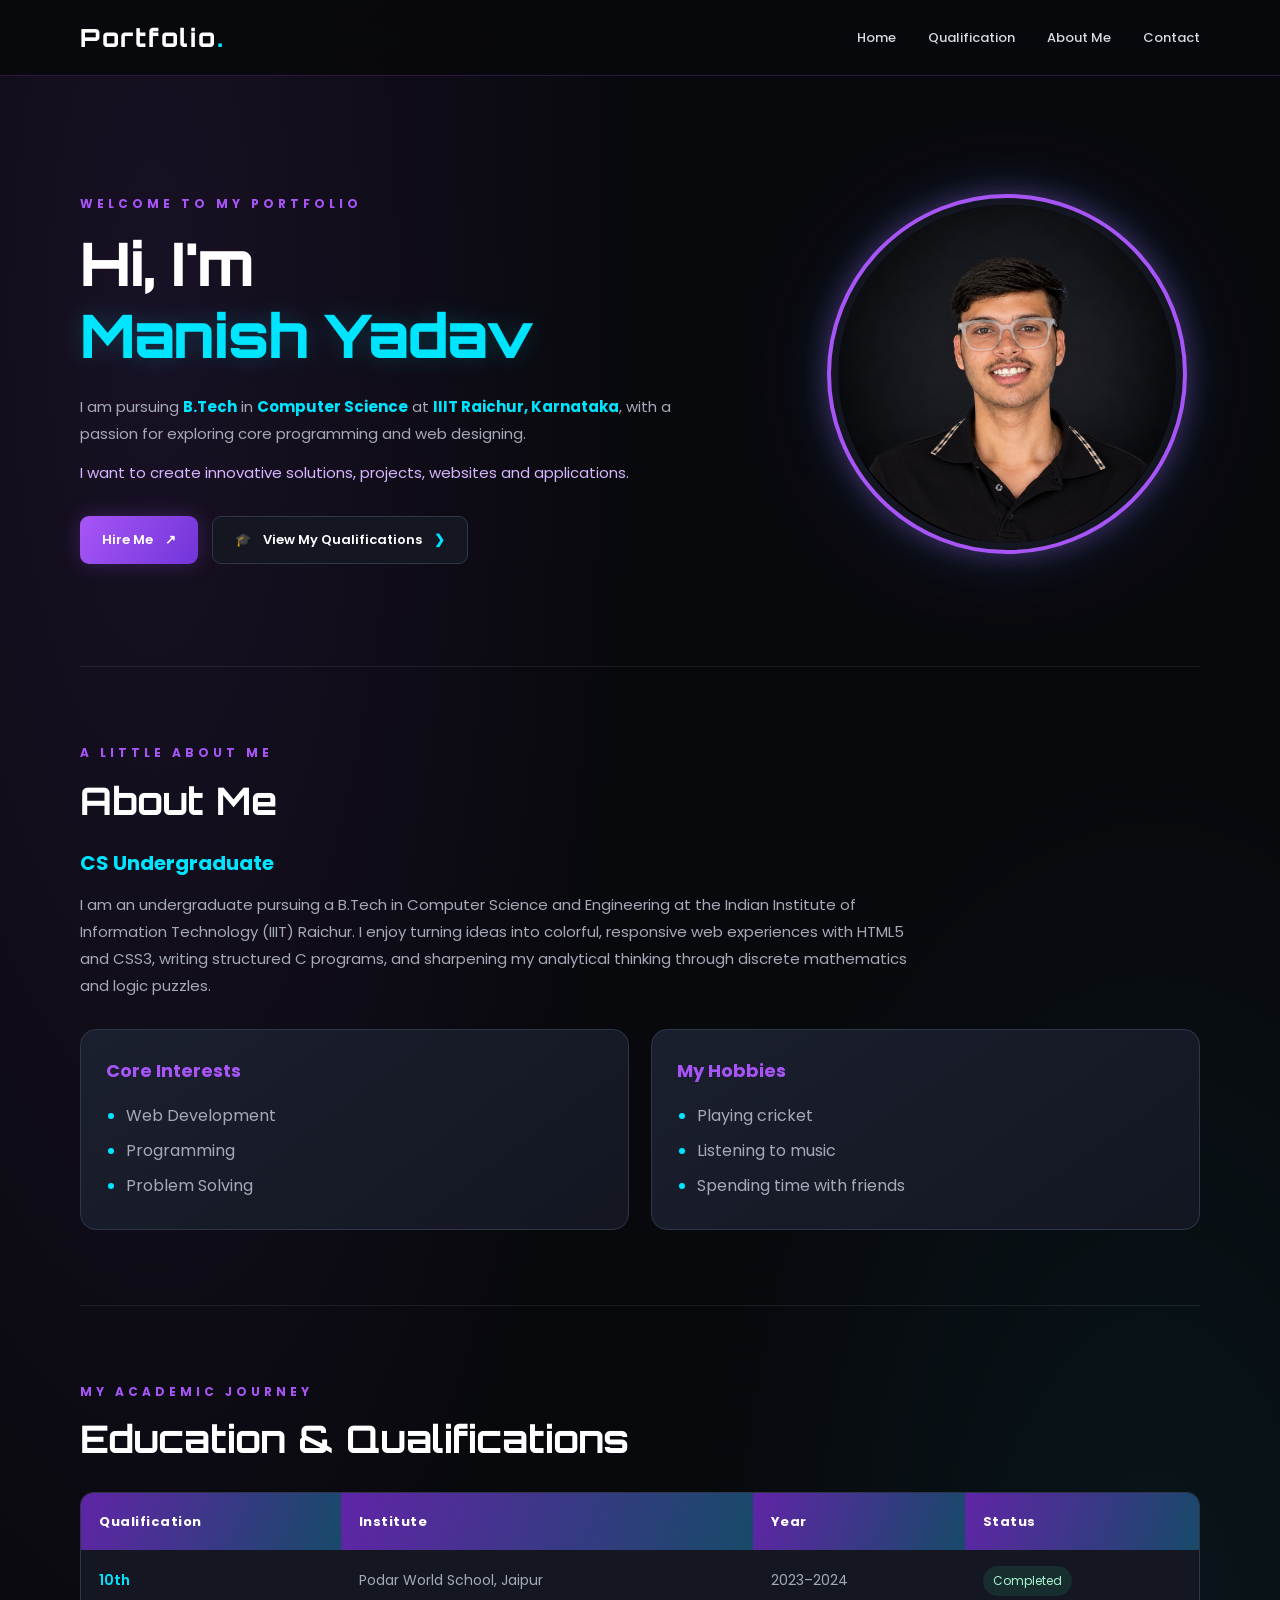
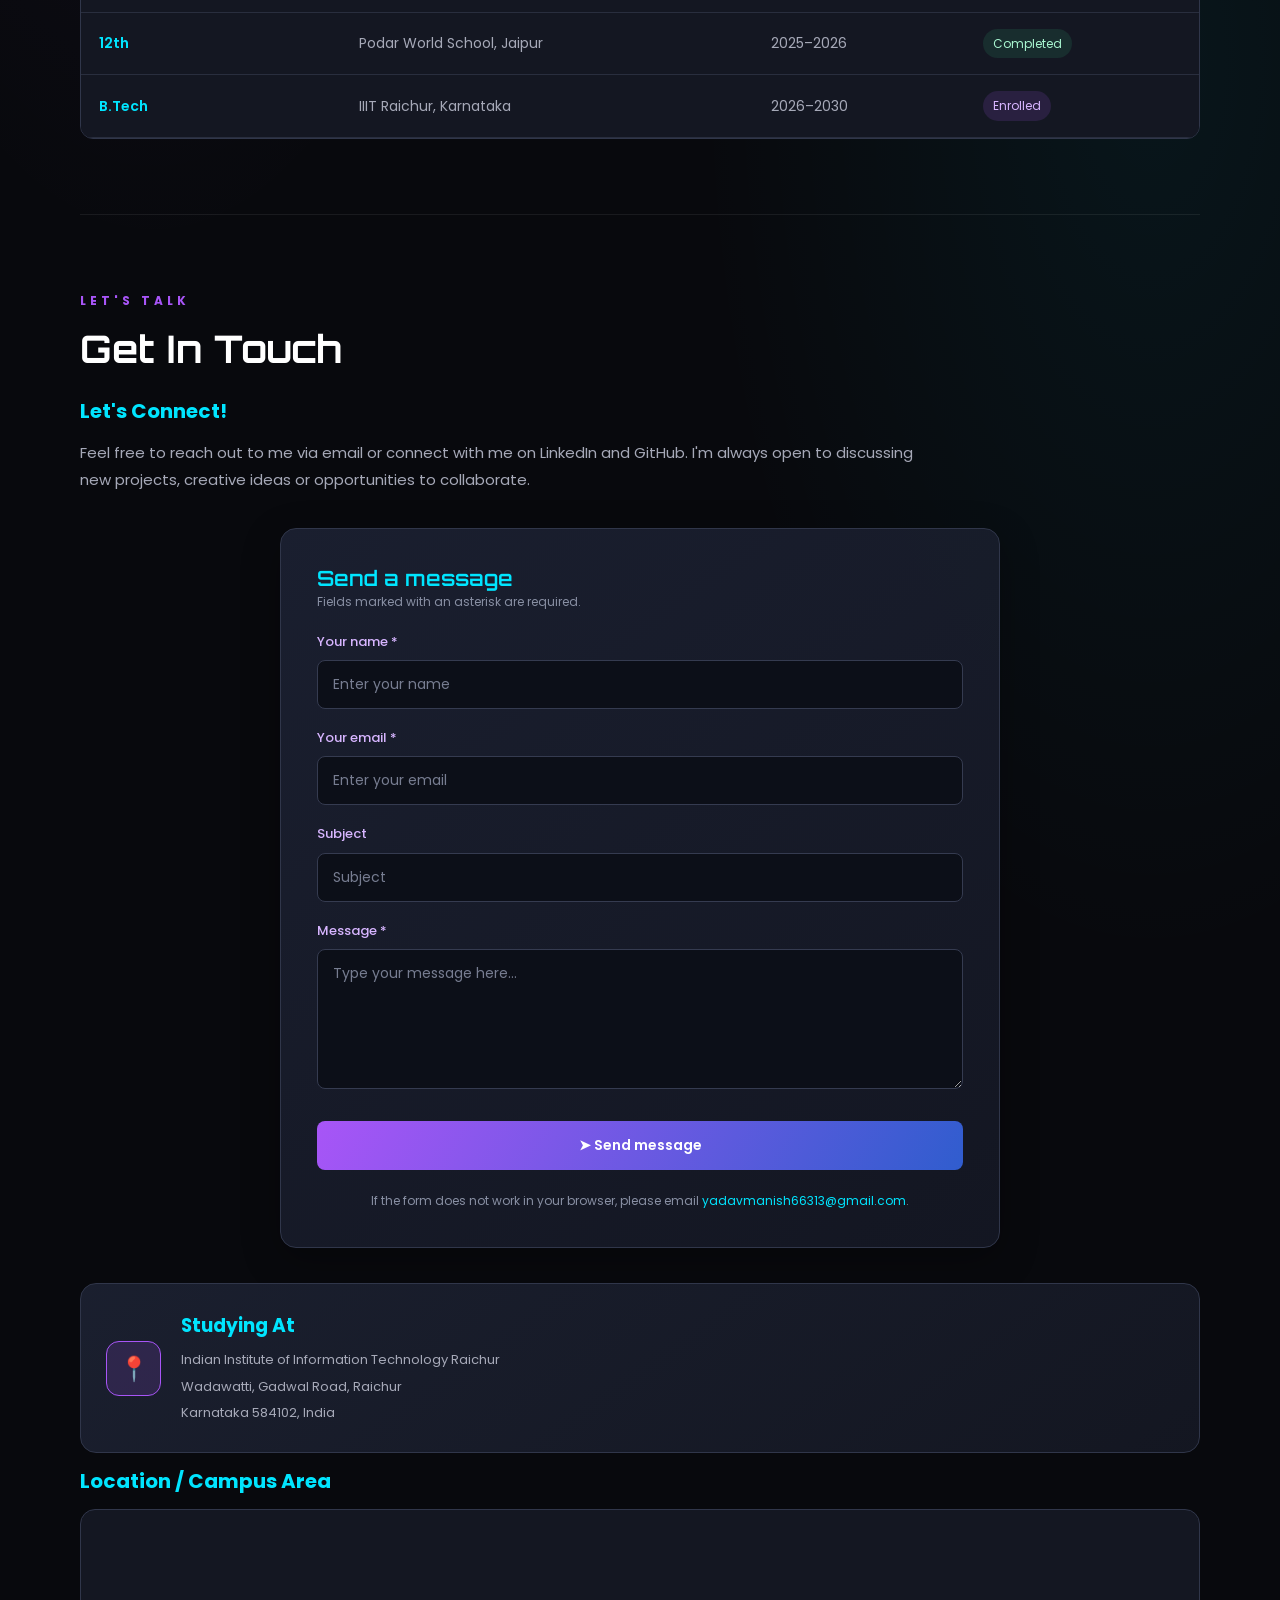
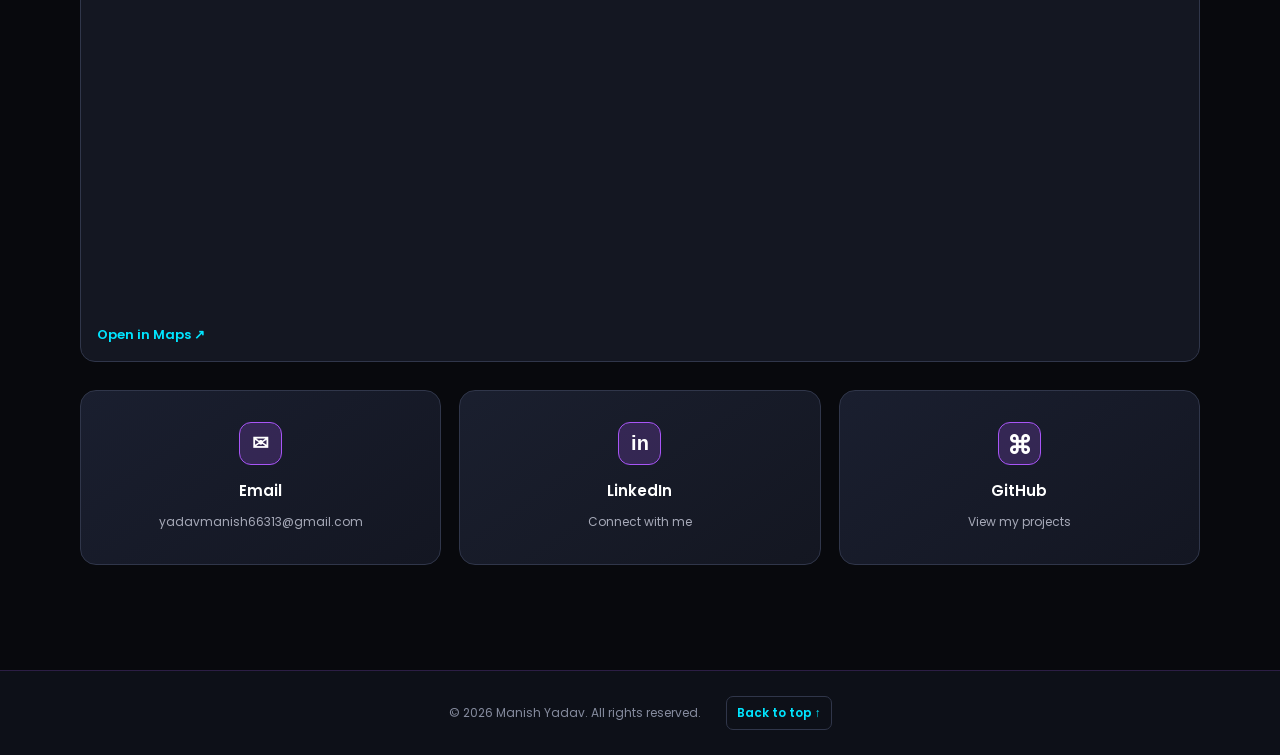
==== index.html @ 9792d0cb "Rename myportfolio.html to index.html" ====
<!DOCTYPE html>
<html lang="en">
<head>
    <meta charset="UTF-8">
    <meta name="viewport" content="width=device-width, initial-scale=1.0">
    <meta name="theme-color" content="#08090D">
    <title>Manish Yadav | Portfolio</title>
    <link rel="stylesheet" href="myportfolio.css">
</head>
<body>
    <!-- A dedicated top anchor makes both Home links return to the true page top. -->
    <div id="page-top"></div>

    <header class="site-header">
        <a class="brand" href="#page-top">Portfolio<span>.</span></a>
        <nav class="navbar" aria-label="Main navigation">
            <a href="#page-top">Home</a>
            <a href="#qualifications">Qualification</a>
            <a href="#about">About Me</a>
            <a href="#contact">Contact</a>
        </nav>
    </header>

    <main>
        <section class="hero-section">
            <div class="hero-copy">
                <p class="eyebrow">WELCOME TO MY PORTFOLIO</p>
                <h1>Hi, I'm <span>Manish Yadav</span></h1>
                <p>I am pursuing <b>B.Tech</b> in <b>Computer Science</b> at <b>IIIT Raichur, Karnataka</b>, with a passion for exploring core programming and web designing.</p>
                <p class="hero-note">I want to create innovative solutions, projects, websites and applications.</p>
                <div class="hero-actions">
                    <a href="#contact" class="hire-btn">Hire Me <span>↗</span></a>
                    <a href="#qualifications" class="qualification-btn"><span>🎓</span> View My Qualifications <span class="arrow">❯</span></a>
                </div>
            </div>
            <div class="hero-image-wrap">
                <img src="my img.png" alt="Portrait of Manish Yadav" class="profile-image">
                <span class="image-glow" aria-hidden="true"></span>
            </div>
        </section>

        <section class="page-section about-section" id="about">
            <p class="eyebrow">A LITTLE ABOUT ME</p>
            <h2>About Me</h2>
            <h3>CS Undergraduate</h3>
            <p>I am an undergraduate pursuing a B.Tech in Computer Science and Engineering at the Indian Institute of Information Technology (IIIT) Raichur. I enjoy turning ideas into colorful, responsive web experiences with HTML5 and CSS3, writing structured C programs, and sharpening my analytical thinking through discrete mathematics and logic puzzles.</p>
            <div class="about-grid">
                <article class="mini-card">
                    <h3>Core Interests</h3>
                    <ul class="interest-list">
                        <li>Web Development</li>
                        <li>Programming</li>
                        <li>Problem Solving</li>
                    </ul>
                </article>
                <article class="mini-card">
                    <h3>My Hobbies</h3>
                    <ul class="interest-list">
                        <li>Playing cricket</li>
                        <li>Listening to music</li>
                        <li>Spending time with friends</li>
                    </ul>
                </article>
            </div>
        </section>

        <section class="page-section" id="qualifications">
            <p class="eyebrow">MY ACADEMIC JOURNEY</p>
            <h2>Education &amp; Qualifications</h2>
            <div class="table-wrap">
                <table>
                    <thead>
                        <tr><th>Qualification</th><th>Institute</th><th>Year</th><th>Status</th></tr>
                    </thead>
                    <tbody>
                        <tr><td>10th</td><td>Podar World School, Jaipur</td><td>2023–2024</td><td><span class="status">Completed</span></td></tr>
                        <tr><td>12th</td><td>Podar World School, Jaipur</td><td>2025–2026</td><td><span class="status">Completed</span></td></tr>
                        <tr><td>B.Tech</td><td>IIIT Raichur, Karnataka</td><td>2026–2030</td><td><span class="status ongoing">Enrolled</span></td></tr>
                    </tbody>
                </table>
            </div>
        </section>

        <section class="page-section contact-section" id="contact">
            <p class="eyebrow">LET'S TALK</p>
            <h2>Get In Touch</h2>
            <h3>Let's Connect!</h3>
            <p>Feel free to reach out to me via email or connect with me on LinkedIn and GitHub. I'm always open to discussing new projects, creative ideas or opportunities to collaborate.</p>

            <div class="form-card">
                <h3>Send a message</h3>
                <p class="subtitle">Fields marked with an asterisk are required.</p>
                <form action="#" method="POST">
                    <label for="visitor-name">Your name *</label>
                    <input id="visitor-name" name="name" type="text" placeholder="Enter your name" required>

                    <label for="visitor-email">Your email *</label>
                    <input id="visitor-email" name="email" type="email" placeholder="Enter your email" required>

                    <label for="message-subject">Subject</label>
                    <input id="message-subject" name="subject" type="text" placeholder="Subject">

                    <label for="visitor-message">Message *</label>
                    <textarea id="visitor-message" name="message" placeholder="Type your message here..." required></textarea>

                    <button type="submit">➤ Send message</button>
                </form>
                <p class="form-footer">If the form does not work in your browser, please email <a href="mailto:yadavmanish66313@gmail.com">yadavmanish66313@gmail.com</a>.</p>
            </div>

            <div class="location-card">
                <div class="icon-box">📍</div>
                <div>
                    <h3>Studying At</h3>
                    <p>Indian Institute of Information Technology Raichur</p>
                    <p>Wadawatti, Gadwal Road, Raichur</p>
                    <p>Karnataka 584102, India</p>
                </div>
            </div>

            <h3 class="section-heading">Location / Campus Area</h3>
            <div class="map-container">
                <iframe src="https://maps.google.com/maps?q=Indian%20Institute%20of%20Information%20Technology%20Raichur&t=&z=14&ie=UTF8&iwloc=&output=embed" title="Map showing IIIT Raichur" loading="lazy" referrerpolicy="no-referrer-when-downgrade" allowfullscreen></iframe>
                <a href="https://www.google.com/maps/search/?api=1&query=Indian+Institute+of+Information+Technology+Raichur" target="_blank" rel="noopener noreferrer" class="map-link">Open in Maps ↗</a>
            </div>

            <div class="social-grid">
                <a class="social-card" href="mailto:yadavmanish66313@gmail.com">
                    <span class="social-icon">✉</span>
                    <span class="social-label">Email</span>
                    <span class="social-value">yadavmanish66313@gmail.com</span>
                </a>
                <a class="social-card" href="https://linkedin.com/in/manish-yadav-565347432" target="_blank" rel="noopener noreferrer">
                    <span class="social-icon linkedin-icon">in</span>
                    <span class="social-label">LinkedIn</span>
                    <span class="social-value">Connect with me</span>
                </a>
                <a class="social-card" href="https://github.com/ManishYadav" target="_blank" rel="noopener noreferrer">
                    <span class="social-icon github-icon">⌘</span>
                    <span class="social-label">GitHub</span>
                    <span class="social-value">View my projects</span>
                </a>
            </div>
        </section>
    </main>

    <footer class="site-footer">
        <p>© 2026 Manish Yadav. All rights reserved.</p>
        <a href="#page-top" class="back-to-top">Back to top ↑</a>
    </footer>
</body>
</html>
---- myportfolio.css ----
@import url('https://fonts.googleapis.com/css2?family=Orbitron:wght@500;600;700;800&family=Poppins:wght@300;400;500;600;700&display=swap');

:root {
    --bg: #08090d;
    --surface: #141722;
    --surface-light: #1b2030;
    --purple: #a855f7;
    --cyan: #00e5ff;
    --white: #fff;
    --muted: #a6a9b8;
    --border: #30364a;
    --page-width: 1120px;
}

* { margin: 0; padding: 0; box-sizing: border-box; scroll-behavior: smooth; }
html { scroll-padding-top: 100px; }
body {
    min-width: 320px;
    overflow-x: hidden;
    background:
        radial-gradient(ellipse at 12% 8%, rgba(168,85,247,.10), transparent 30%),
        radial-gradient(ellipse at 90% 42%, rgba(0,229,255,.06), transparent 28%),
        var(--bg);
    color: var(--white);
    font-family: 'Poppins', sans-serif;
    line-height: 1.8;
}
#page-top { position: absolute; top: 0; left: 0; width: 1px; height: 1px; scroll-margin-top: 0; }
::selection { background: var(--purple); color: white; }
a { color: var(--cyan); text-decoration: none; transition: color .25s, background .25s, transform .25s, box-shadow .25s; }
a:hover { color: var(--purple); }

.site-header {
    width: 100%;
    min-height: 76px;
    padding: 12px max(5%, calc((100% - var(--page-width)) / 2));
    position: sticky;
    top: 0;
    z-index: 1000;
    display: flex;
    align-items: center;
    justify-content: space-between;
    gap: 24px;
    background: rgba(8,9,13,.92);
    border-bottom: 1px solid rgba(168,85,247,.22);
    backdrop-filter: blur(16px);
}
.brand { color: white; font: 800 25px 'Orbitron', sans-serif; letter-spacing: 2px; }
.brand span { color: var(--cyan); }
.navbar { display: flex; align-items: center; justify-content: flex-end; gap: clamp(12px,2.5vw,34px); flex-wrap: wrap; }
.navbar a { color: #d7d9e3; font-size: 13px; font-weight: 500; padding: 8px 0; position: relative; }
.navbar a::after { content: ""; position: absolute; left: 0; bottom: 2px; width: 0; height: 2px; background: linear-gradient(90deg,var(--purple),var(--cyan)); transition: width .25s; }
.navbar a:hover { color: var(--cyan); }
.navbar a:hover::after { width: 100%; }

main { width: min(90%, var(--page-width)); margin: 0 auto; }
.hero-section {
    min-height: 590px; padding: 90px 0 75px;
    display: grid; grid-template-columns: minmax(0,1.25fr) minmax(280px,.75fr);
    align-items: center; gap: clamp(35px,7vw,90px);
}
.eyebrow { margin-bottom: 12px; color: var(--purple); font-size: 12px; font-weight: 700; letter-spacing: 4px; text-transform: uppercase; }
.hero-copy h1 { max-width: 720px; margin-bottom: 22px; font: 800 clamp(34px,5vw,60px)/1.2 'Orbitron',sans-serif; letter-spacing: -1.5px; }
.hero-copy h1 span { display: block; color: var(--cyan); text-shadow: 0 0 25px rgba(0,229,255,.2); }
.hero-copy > p:not(.eyebrow), .page-section > p:not(.eyebrow) { max-width: 850px; color: var(--muted); font-size: 15px; }
b { color: var(--cyan); }
.hero-note { margin-top: 12px; color: #d7b5ff !important; }
.hero-actions { display: flex; align-items: center; flex-wrap: wrap; gap: 14px; margin-top: 30px; }
.hire-btn, .qualification-btn { min-height: 48px; display: inline-flex; align-items: center; justify-content: center; gap: 12px; padding: 11px 22px; border-radius: 9px; font-size: 13px; font-weight: 600; }
.hire-btn { color: white; background: linear-gradient(120deg,var(--purple),#7135d8); box-shadow: 0 0 20px rgba(168,85,247,.25); }
.hire-btn:hover { color: white; transform: translateY(-4px); box-shadow: 0 0 28px rgba(168,85,247,.5); }
.qualification-btn { color: white; background: var(--surface); border: 1px solid var(--border); }
.qualification-btn:hover { color: var(--cyan); border-color: var(--cyan); transform: translateY(-3px); }
.arrow { color: var(--cyan); }
.hero-image-wrap { width: min(100%,360px); aspect-ratio: 1; justify-self: center; position: relative; isolation: isolate; }
.profile-image { width: 100%; height: 100%; position: relative; z-index: 1; object-fit: cover; object-position: center; border: 4px solid var(--purple); border-radius: 50%; padding: 7px; background: var(--surface); box-shadow: 0 0 24px rgba(168,85,247,.35),0 0 55px rgba(0,229,255,.12); transition: .35s; }
.profile-image:hover { transform: scale(1.035); border-color: var(--cyan); box-shadow: 0 0 32px rgba(0,229,255,.35); }
.image-glow { position: absolute; z-index: -1; inset: 12%; border-radius: 50%; background: var(--purple); filter: blur(65px); opacity: .22; }

.page-section { padding: 75px 0; scroll-margin-top: 85px; border-top: 1px solid rgba(255,255,255,.07); }
.page-section > h2 { margin-bottom: 20px; color: white; font: 700 clamp(27px,4vw,38px)/1.3 'Orbitron',sans-serif; }
.page-section > h3 { margin: 18px 0 10px; color: var(--cyan); font-size: 20px; }
.about-grid { display: grid; grid-template-columns: repeat(2,minmax(0,1fr)); gap: 22px; margin-top: 30px; }
.mini-card, .form-card, .location-card, .social-card { background: linear-gradient(145deg,rgba(27,32,48,.96),rgba(20,23,34,.96)); border: 1px solid var(--border); border-radius: 16px; }
.mini-card { padding: 25px; transition: transform .25s,border-color .25s; }
.mini-card:hover { transform: translateY(-5px); border-color: var(--purple); }
.mini-card h3 { margin-bottom: 12px; color: var(--purple); font-size: 18px; }
.interest-list { padding-left: 20px; color: var(--muted); }
.interest-list li { padding: 3px 0; }
.interest-list li::marker { color: var(--cyan); }

.table-wrap { width: 100%; overflow-x: auto; margin-top: 28px; border: 1px solid var(--border); border-radius: 13px; }
table { width: 100%; min-width: 570px; border-collapse: collapse; background: var(--surface); text-align: left; }
th { padding: 17px 18px; color: white; background: linear-gradient(110deg,#6025a7,#174a68); font-size: 13px; letter-spacing: .5px; }
td { padding: 16px 18px; color: var(--muted); border-bottom: 1px solid #292e3e; font-size: 14px; }
tbody tr { transition: background .2s; }
tbody tr:hover { background: var(--surface-light); }
td:first-child { color: var(--cyan); font-weight: 600; }
.status { display: inline-block; padding: 4px 10px; border-radius: 20px; color: #a8f5d0; background: rgba(50,205,130,.12); font-size: 12px; }
.status.ongoing { color: #d7b5ff; background: rgba(168,85,247,.14); }

.contact-section > h3 { margin-top: 10px; }
.form-card { width: min(100%,720px); margin: 35px auto; padding: clamp(20px,4vw,36px); box-shadow: 0 12px 38px rgba(0,0,0,.28); }
.form-card h3 { color: var(--cyan); font: 600 21px 'Orbitron',sans-serif; }
.subtitle, .form-footer { color: #888fa3; font-size: 12px; }
.form-card label { display: block; margin: 17px 0 7px; color: #d7b5ff; font-size: 13px; font-weight: 500; }
.form-card input, .form-card textarea { width: 100%; padding: 13px 15px; color: white; background: #0c0f18; border: 1px solid #353b50; border-radius: 8px; outline: none; font: 14px 'Poppins',sans-serif; transition: border-color .2s,box-shadow .2s; }
.form-card input::placeholder, .form-card textarea::placeholder { color: #777d91; }
.form-card input:focus, .form-card textarea:focus { border-color: var(--cyan); box-shadow: 0 0 12px rgba(0,229,255,.14); }
.form-card textarea { min-height: 140px; resize: vertical; }
.form-card button { width: 100%; margin-top: 22px; padding: 14px; color: white; background: linear-gradient(120deg,var(--purple),#305dce); border: 0; border-radius: 8px; font: 600 14px 'Poppins',sans-serif; cursor: pointer; transition: transform .2s,box-shadow .2s; }
.form-card button:hover { transform: translateY(-3px); box-shadow: 0 0 22px rgba(0,229,255,.2); }
.form-footer { margin-top: 20px; text-align: center; }

.location-card { display: flex; align-items: center; gap: 20px; padding: 25px; margin-top: 35px; }
.icon-box { width: 55px; height: 55px; flex: 0 0 55px; display: grid; place-items: center; border-radius: 13px; background: rgba(168,85,247,.15); border: 1px solid var(--purple); font-size: 24px; }
.location-card h3 { margin-bottom: 5px; color: var(--cyan); }
.location-card p { margin: 3px 0; color: var(--muted); font-size: 13px; }
.section-heading { margin: 38px 0 15px; color: var(--purple); font-size: 19px; }
.map-container { overflow: hidden; padding: 11px; background: var(--surface); border: 1px solid var(--border); border-radius: 15px; }
.map-container iframe { display: block; width: 100%; height: clamp(240px,40vw,390px); border: 0; border-radius: 9px; }
.map-link { display: inline-block; margin: 12px 5px 3px; font-size: 13px; font-weight: 600; }

.social-grid { display: grid; grid-template-columns: repeat(3,minmax(0,1fr)); gap: 18px; margin-top: 28px; align-items: stretch; }
.social-card { min-width: 0; min-height: 175px; padding: 22px 16px; display: flex; flex-direction: column; align-items: center; justify-content: center; gap: 7px; text-align: center; color: white; transition: transform .25s,border-color .25s,box-shadow .25s; }
.social-card:hover { color: white; transform: translateY(-5px); border-color: var(--cyan); box-shadow: 0 0 22px rgba(0,229,255,.12); }
.social-icon { width: 43px; height: 43px; display: grid; place-items: center; margin-bottom: 5px; border-radius: 12px; color: white; background: rgba(168,85,247,.2); border: 1px solid var(--purple); font-size: 20px; font-weight: 700; }
.linkedin-icon { font-family: Arial,sans-serif; }
.github-icon { font-size: 25px; }
.social-label { color: white; font-size: 15px; font-weight: 600; }
.social-value { width: 100%; overflow-wrap: anywhere; color: var(--muted); font-size: 12px; }

.site-footer { min-height: 85px; margin-top: 30px; padding: 22px 5%; display: flex; align-items: center; justify-content: center; flex-wrap: wrap; gap: 10px 25px; background: #0d1018; border-top: 1px solid rgba(168,85,247,.2); text-align: center; }
.site-footer p { margin: 0; color: #858b9e; font-size: 12px; }
.site-footer a { font-size: 12px; font-weight: 600; }
.back-to-top { display: inline-block; padding: 5px 10px; border: 1px solid var(--border); border-radius: 7px; }
.back-to-top:hover { border-color: var(--cyan); }

@media (max-width: 800px) {
    .site-header { padding: 12px 5%; }
    .hero-section { min-height: auto; padding: 70px 0; grid-template-columns: minmax(0,1fr) minmax(220px,.7fr); gap: 28px; }
    .hero-image-wrap { width: min(100%,290px); }
    .social-grid { grid-template-columns: repeat(2,minmax(0,1fr)); }
}
@media (max-width: 600px) {
    html { scroll-padding-top: 120px; }
    .site-header { padding: 10px 4%; flex-direction: column; gap: 5px; }
    .brand { font-size: 21px; }
    .navbar { width: 100%; justify-content: center; gap: 5px clamp(12px,4vw,24px); }
    .navbar a { font-size: 11px; }
    main { width: 92%; }
    .hero-section { padding: 52px 0 60px; grid-template-columns: 1fr; text-align: center; gap: 32px; }
    .hero-copy h1 { font-size: clamp(30px,9vw,43px); }
    .hero-copy > p:not(.eyebrow) { font-size: 14px; }
    .hero-actions { justify-content: center; }
    .hero-image-wrap { grid-row: 1; width: min(72vw,270px); }
    .page-section { padding: 55px 0; }
    .about-grid, .social-grid { grid-template-columns: 1fr; }
    .social-card { min-height: 145px; }
    .location-card { align-items: flex-start; padding: 18px; }
    .form-card { margin: 25px auto; }
}
@media (max-width: 380px) {
    .navbar { column-gap: 11px; }
    .navbar a { font-size: 10px; }
    .hero-actions { flex-direction: column; align-items: stretch; }
    .hero-actions a { width: 100%; }
    .location-card { gap: 12px; }
}
@media (prefers-reduced-motion: reduce) {
    *, *::before, *::after { scroll-behavior: auto !important; transition-duration: .01ms !important; animation-duration: .01ms !important; }
}
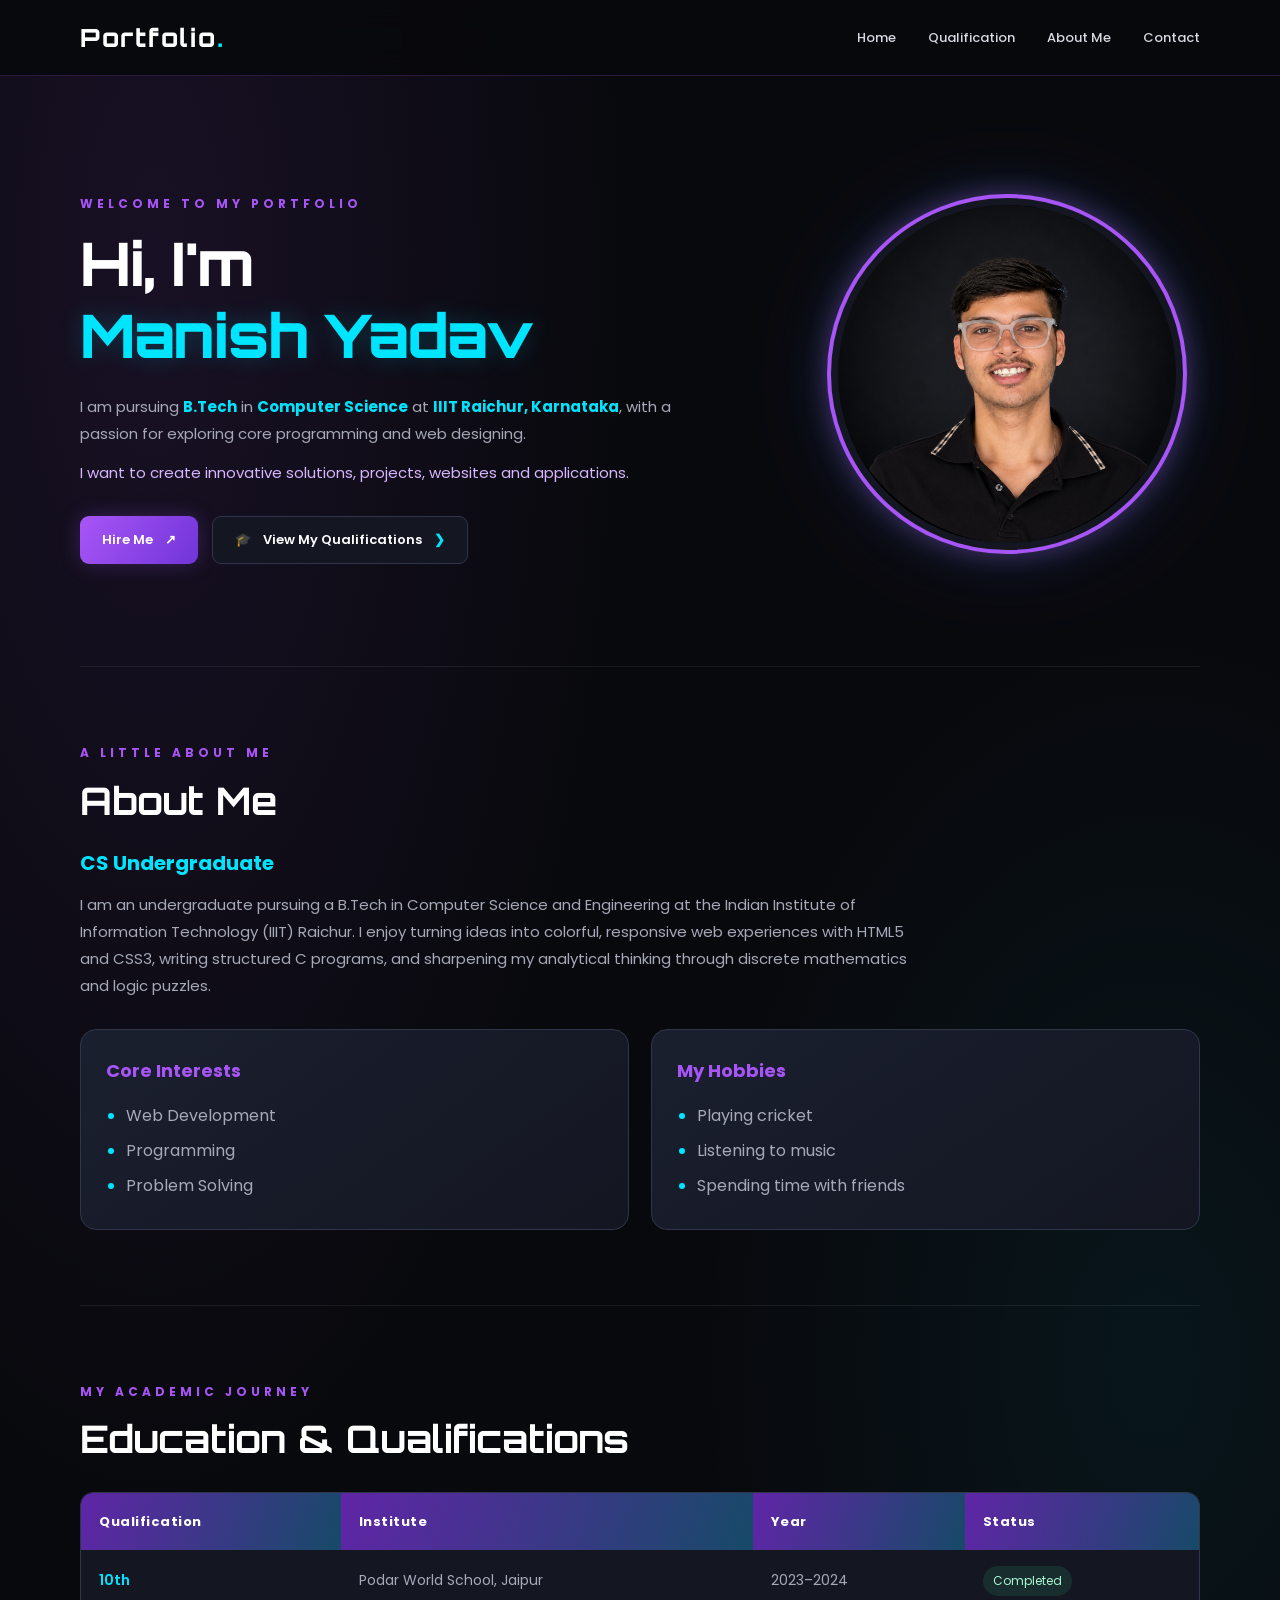
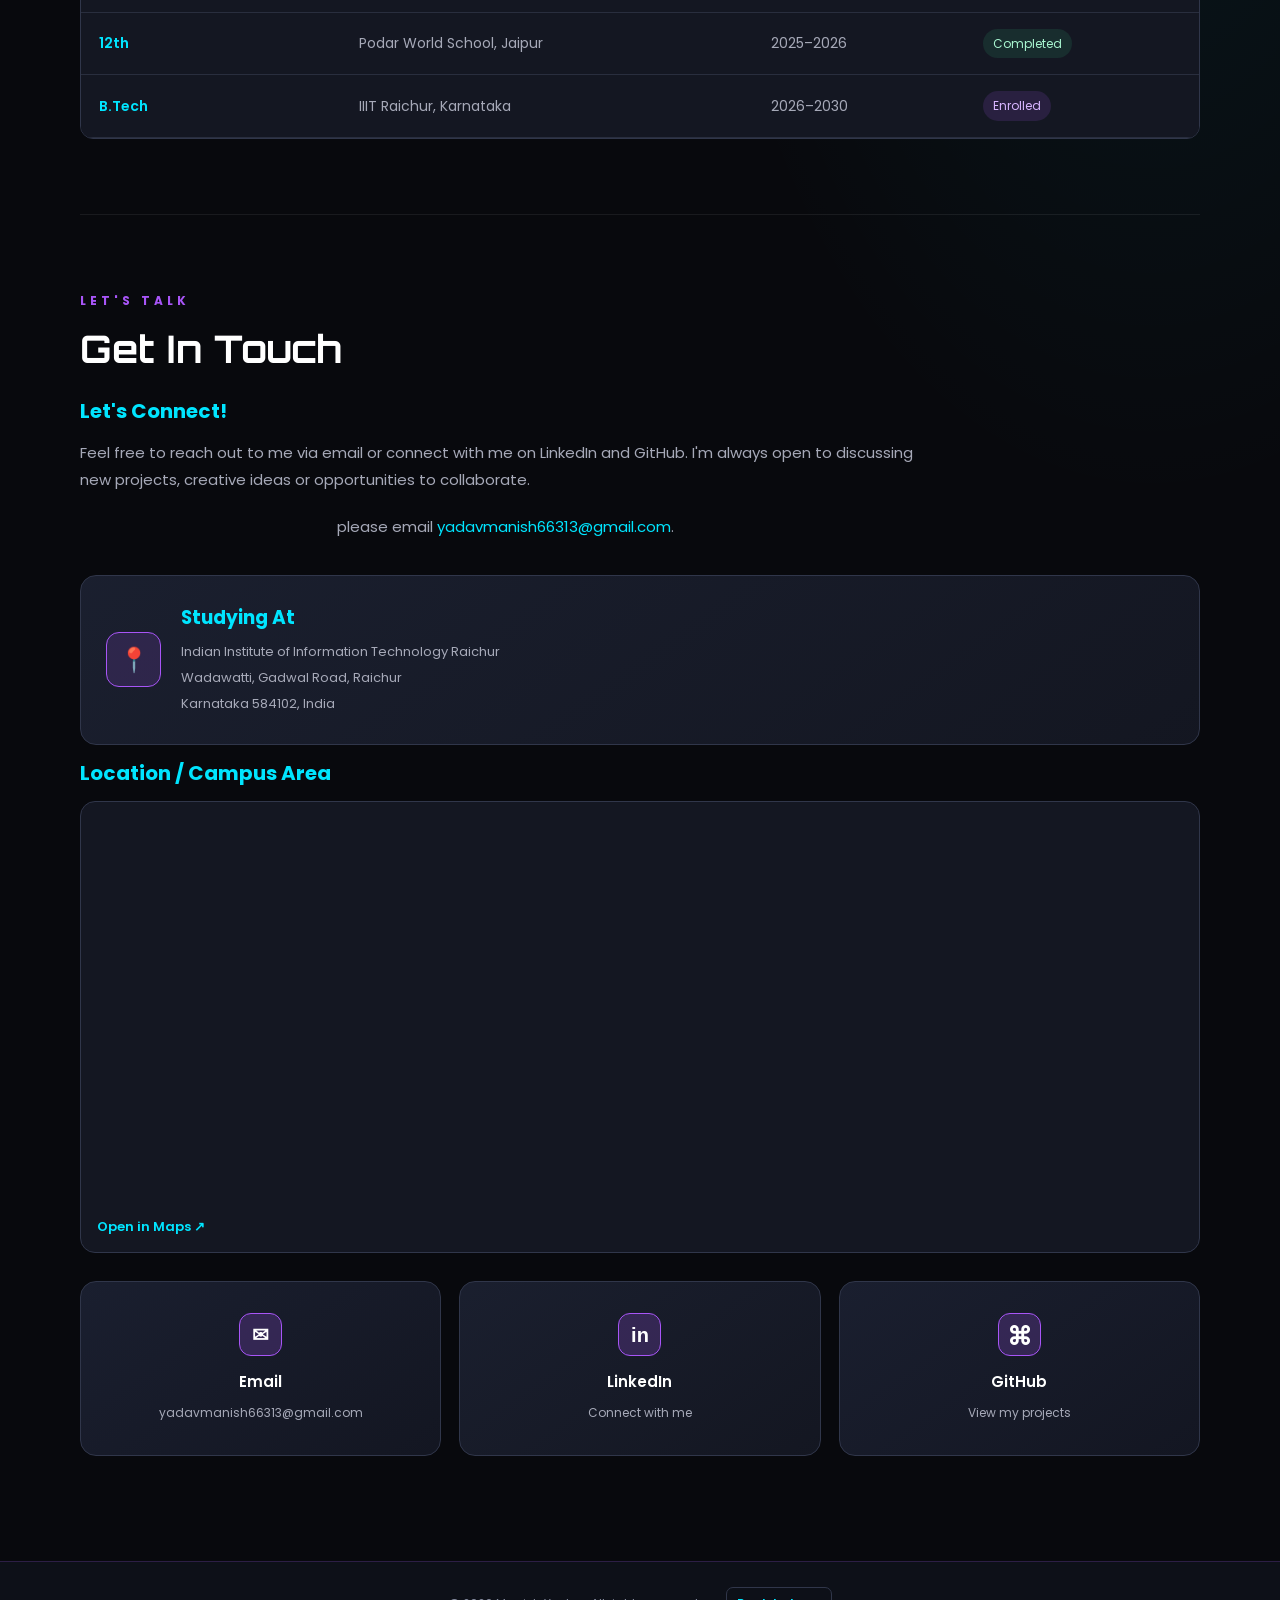
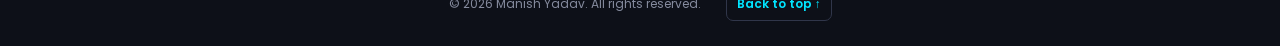
==== commit 9598fdf1: "Update index.html" ====
--- a/index.html
+++ b/index.html
@@ -34,7 +34,7 @@
                 </div>
             </div>
             <div class="hero-image-wrap">
-                <img src="my img.png" alt="Portrait of Manish Yadav" class="profile-image">
+                <img src="myimg.png" alt="Portrait of Manish Yadav" class="profile-image">
                 <span class="image-glow" aria-hidden="true"></span>
             </div>
         </section>
@@ -86,26 +86,8 @@
             <h2>Get In Touch</h2>
             <h3>Let's Connect!</h3>
             <p>Feel free to reach out to me via email or connect with me on LinkedIn and GitHub. I'm always open to discussing new projects, creative ideas or opportunities to collaborate.</p>
-
-            <div class="form-card">
-                <h3>Send a message</h3>
-                <p class="subtitle">Fields marked with an asterisk are required.</p>
-                <form action="#" method="POST">
-                    <label for="visitor-name">Your name *</label>
-                    <input id="visitor-name" name="name" type="text" placeholder="Enter your name" required>
-
-                    <label for="visitor-email">Your email *</label>
-                    <input id="visitor-email" name="email" type="email" placeholder="Enter your email" required>
-
-                    <label for="message-subject">Subject</label>
-                    <input id="message-subject" name="subject" type="text" placeholder="Subject">
-
-                    <label for="visitor-message">Message *</label>
-                    <textarea id="visitor-message" name="message" placeholder="Type your message here..." required></textarea>
-
-                    <button type="submit">➤ Send message</button>
-                </form>
-                <p class="form-footer">If the form does not work in your browser, please email <a href="mailto:yadavmanish66313@gmail.com">yadavmanish66313@gmail.com</a>.</p>
+            
+                <p class="form-footer"> please email <a href="mailto:yadavmanish66313@gmail.com">yadavmanish66313@gmail.com</a>.</p>
             </div>
 
             <div class="location-card">
